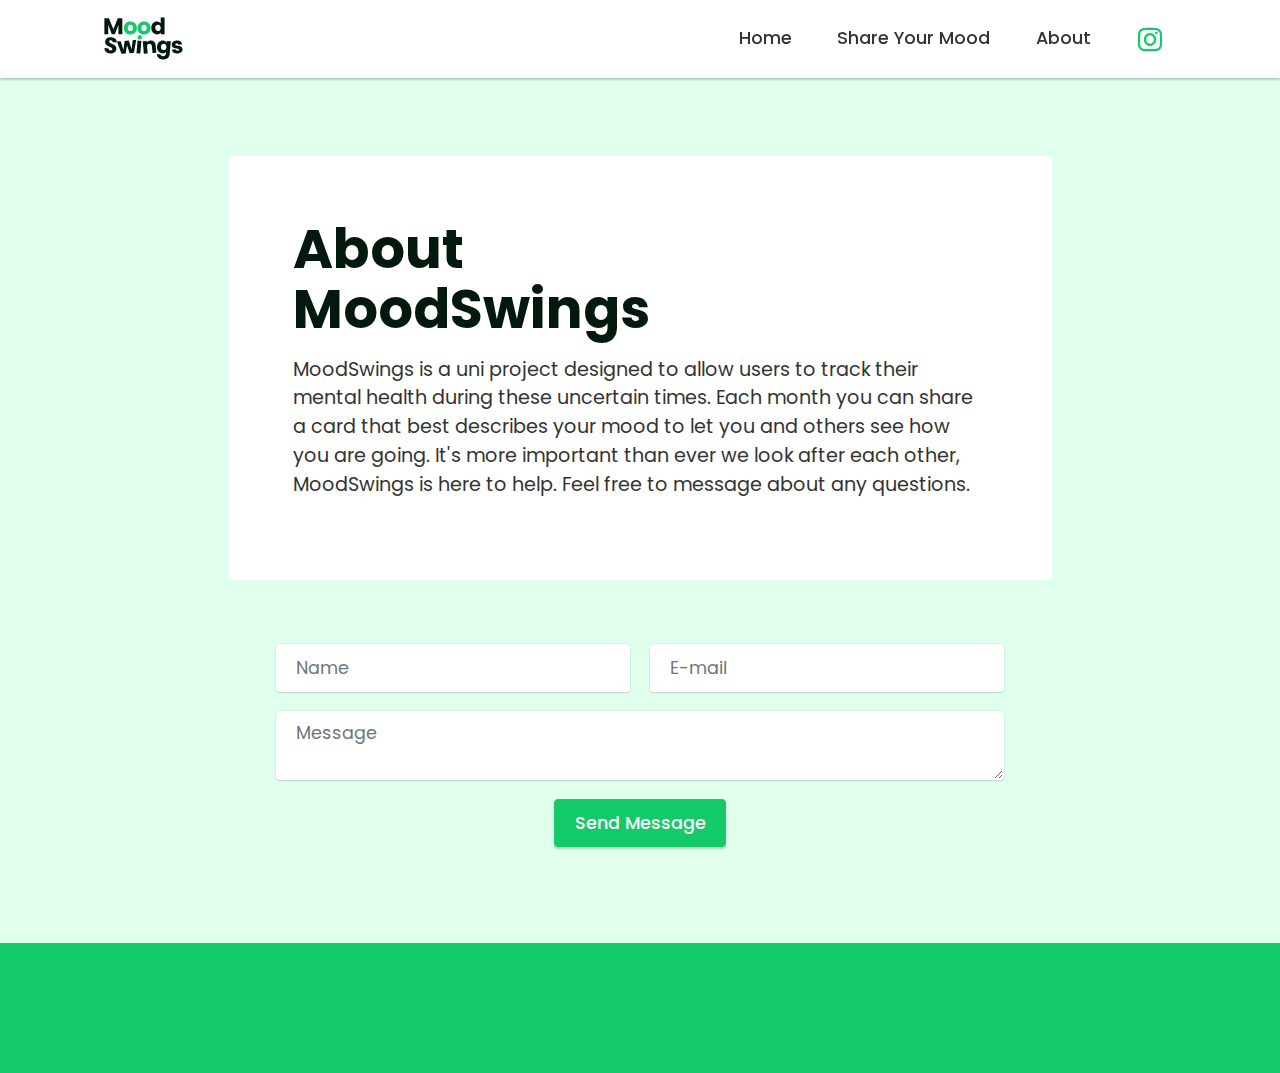
==== page1.html @ 8aec17da "create github pages" ====
<!DOCTYPE html>
<html  >
<head>
  <!-- Site made with Mobirise Website Builder v5.0.17, https://mobirise.com -->
  <meta charset="UTF-8">
  <meta http-equiv="X-UA-Compatible" content="IE=edge">
  <meta name="generator" content="Mobirise v5.0.17, mobirise.com">
  <meta name="viewport" content="width=device-width, initial-scale=1, minimum-scale=1">
  <link rel="shortcut icon" href="assets/images/ms-icon-01.svg" type="image/x-icon">
  <meta name="description" content="">
  
  
  <title>About </title>
  <link rel="stylesheet" href="assets/tether/tether.min.css">
  <link rel="stylesheet" href="assets/bootstrap/css/bootstrap.min.css">
  <link rel="stylesheet" href="assets/bootstrap/css/bootstrap-grid.min.css">
  <link rel="stylesheet" href="assets/bootstrap/css/bootstrap-reboot.min.css">
  <link rel="stylesheet" href="assets/dropdown/css/style.css">
  <link rel="stylesheet" href="assets/animatecss/animate.min.css">
  <link rel="stylesheet" href="assets/formstyler/jquery.formstyler.css">
  <link rel="stylesheet" href="assets/formstyler/jquery.formstyler.theme.css">
  <link rel="stylesheet" href="assets/datepicker/jquery.datetimepicker.min.css">
  <link rel="stylesheet" href="assets/socicon/css/styles.css">
  <link rel="stylesheet" href="assets/theme/css/style.css">
  <link rel="preload" as="style" href="assets/mobirise/css/mbr-additional.css"><link rel="stylesheet" href="assets/mobirise/css/mbr-additional.css" type="text/css">
  
  
  
  
</head>
<body>
  
  <section class="menu cid-sbe5ike20o" once="menu" id="menu3-8">
    
    <nav class="navbar navbar-dropdown navbar-fixed-top navbar-expand-lg">
        <div class="container">
            <div class="navbar-brand">
                <span class="navbar-logo">
                    <a href="index.html#top">
                        <img src="assets/images/logo-8.svg" alt="Mobirise" title="" style="height: 3.8rem;">
                    </a>
                </span>
                
            </div>
            <button class="navbar-toggler" type="button" data-toggle="collapse" data-target="#navbarSupportedContent" aria-controls="navbarNavAltMarkup" aria-expanded="false" aria-label="Toggle navigation">
                <div class="hamburger">
                    <span></span>
                    <span></span>
                    <span></span>
                    <span></span>
                </div>
            </button>
            <div class="collapse navbar-collapse" id="navbarSupportedContent">
                <ul class="navbar-nav nav-dropdown nav-right" data-app-modern-menu="true"><li class="nav-item"><a class="nav-link link text-black display-4" href="index.html#top">
                            Home</a></li><li class="nav-item"><a class="nav-link link text-black display-4" href="page2.html#top">
                            Share Your Mood</a></li><li class="nav-item"><a class="nav-link link text-black display-4" href="page1.html#top">
                            About</a></li></ul>
                <div class="icons-menu">
                    <a class="iconfont-wrapper" href="https://www.instagram.com/moodswings_project/" target="_blank">
                        <span class="p-2 mbr-iconfont socicon-instagram socicon"></span>
                    </a>
                    
                    
                    
                </div>
                
            </div>
        </div>
    </nav>

</section>

<section class="engine"><a href="https://mobirise.info/b">create your own website for free</a></section><section class="header8 cid-sbe5Gjc7yD" id="header8-b">

    

    
    <div class="container">
        <div class="row justify-content-center">
            <div class="card col-12 col-md-12 col-lg-9">
                <div class="card-wrapper">
                    <div class="card-box align-center">
                        <h1 class="card-title mbr-fonts-style mb-3 display-1"><strong>About 
</strong><div><strong>MoodSwings</strong></div></h1>
                        <p class="mbr-text mbr-fonts-style display-7">MoodSwings is a uni project designed to allow users to track their mental health during these uncertain times. Each month you can share a card that best describes your mood to let you and others see how you are going. It's more important than ever we look after each other, MoodSwings is here to help. Feel free to message about any questions.</p>
                        
                    </div>
                </div>
            </div>
        </div>
    </div>
</section>

<section class="form1 cid-sbe5JjMl5w" id="form1-c">
    
    
    <div class="container">
        
        
        <div class="row">
            <div class="col-lg-8 mx-auto mbr-form" data-form-type="formoid">
                <form action="https://mobirise.eu/" method="POST" class="mbr-form form-with-styler" data-form-title="Form Name"><input type="hidden" name="email" data-form-email="true" value="5QDjxnPQhbBTvBBt8/PJbW5gY/DDAXhf7OcqvlbkgUKthS2WtuGm/I98IvvwKTVfBMNr6sMuaXHTbvZKJ48+Dow0gRn/EvQrMTj/NOLQZ16NwdlLymMU2xFPokE5mQyX">
                    <div class="row">
                        <div hidden="hidden" data-form-alert="" class="alert alert-success col-12">Thanks for your message.</div>
                        <div hidden="hidden" data-form-alert-danger="" class="alert alert-danger col-12">Oops...! some problem!</div>
                    </div>
                    <div class="dragArea row">
                        <div class="col-md col-sm-12 form-group" data-for="name">
                            <input type="text" name="name" placeholder="Name" data-form-field="name" class="form-control" value="" id="name-form1-c">
                        </div>
                        <div class="col-md col-sm-12 form-group" data-for="email">
                            <input type="email" name="email" placeholder="E-mail" data-form-field="email" class="form-control" value="" id="email-form1-c">
                        </div>
                        
                        <div class="col-12 form-group" data-for="textarea">
                            <textarea name="textarea" placeholder="Message" data-form-field="textarea" class="form-control" id="textarea-form1-c"></textarea>
                        </div>
                        <div class="col-lg-12 col-md-12 col-sm-12 align-center mbr-section-btn"><button type="submit" class="btn btn-primary display-4">Send Message</button></div>
                    </div>
                </form>
            </div>
        </div>
    </div>
</section>

<section class="footer3 cid-sbe6jDSArb" once="footers" id="footer3-d">

    

    

    <div class="container">
        <div class="media-container-row align-center mbr-white">
            
            <div class="row social-row">
                <div class="social-list align-right pb-2">
                    
                    
                    
                    
                    
                    
                <div class="soc-item">
                        <a href="https://www.instagram.com/moodswings_project/" target="_blank">
                            <span class="mbr-iconfont mbr-iconfont-social socicon-instagram socicon" style="color: rgb(255, 255, 255); fill: rgb(255, 255, 255);"></span>
                        </a>
                    </div></div>
            </div>
            <div class="row row-copirayt">
                <p class="mbr-text mb-0 mbr-fonts-style mbr-white align-center display-7">
                    MoodSwings Project 2020</p>
            </div>
        </div>
    </div>
</section>


  <script src="assets/web/assets/jquery/jquery.min.js"></script>
  <script src="assets/popper/popper.min.js"></script>
  <script src="assets/tether/tether.min.js"></script>
  <script src="assets/bootstrap/js/bootstrap.min.js"></script>
  <script src="assets/smoothscroll/smooth-scroll.js"></script>
  <script src="assets/dropdown/js/nav-dropdown.js"></script>
  <script src="assets/dropdown/js/navbar-dropdown.js"></script>
  <script src="assets/touchswipe/jquery.touch-swipe.min.js"></script>
  <script src="assets/viewportchecker/jquery.viewportchecker.js"></script>
  <script src="assets/formstyler/jquery.formstyler.js"></script>
  <script src="assets/formstyler/jquery.formstyler.min.js"></script>
  <script src="assets/datepicker/jquery.datetimepicker.full.js"></script>
  <script src="assets/theme/js/script.js"></script>
  <script src="assets/formoid/formoid.min.js"></script>
  
  
  
  <input name="animation" type="hidden">
  </body>
</html>
---- assets/dropdown/css/style.css ----
.navbar-dropdown {
  left: 0;
  padding: 0;
  position: absolute;
  right: 0;
  top: 0;
  transition: all 0.45s ease;
  z-index: 1030;
  background: #282828; }
  .navbar-dropdown .navbar-logo {
    margin-right: 0.8rem;
    transition: margin 0.3s ease-in-out;
    vertical-align: middle; }
    .navbar-dropdown .navbar-logo img {
      height: 3.125rem;
      transition: all 0.3s ease-in-out; }
    .navbar-dropdown .navbar-logo.mbr-iconfont {
      font-size: 3.125rem;
      line-height: 3.125rem; }
  .navbar-dropdown .navbar-caption {
    font-weight: 700;
    white-space: normal;
    vertical-align: -4px;
    line-height: 3.125rem !important; }
    .navbar-dropdown .navbar-caption, .navbar-dropdown .navbar-caption:hover {
      color: inherit;
      text-decoration: none; }
  .navbar-dropdown .mbr-iconfont + .navbar-caption {
    vertical-align: -1px; }
  .navbar-dropdown.navbar-fixed-top {
    position: fixed; }
  .navbar-dropdown .navbar-brand span {
    vertical-align: -4px; }
  .navbar-dropdown.bg-color.transparent {
    background: none; }
  .navbar-dropdown.navbar-short .navbar-brand {
    padding: 0.625rem 0; }
    .navbar-dropdown.navbar-short .navbar-brand span {
      vertical-align: -1px; }
  .navbar-dropdown.navbar-short .navbar-caption {
    line-height: 2.375rem !important;
    vertical-align: -2px; }
  .navbar-dropdown.navbar-short .navbar-logo {
    margin-right: 0.5rem; }
    .navbar-dropdown.navbar-short .navbar-logo img {
      height: 2.375rem; }
    .navbar-dropdown.navbar-short .navbar-logo.mbr-iconfont {
      font-size: 2.375rem;
      line-height: 2.375rem; }
  .navbar-dropdown.navbar-short .mbr-table-cell {
    height: 3.625rem; }
  .navbar-dropdown .navbar-close {
    left: 0.6875rem;
    position: fixed;
    top: 0.75rem;
    z-index: 1000; }
  .navbar-dropdown .hamburger-icon {
    content: "";
    display: inline-block;
    vertical-align: middle;
    width: 16px;
    -webkit-box-shadow: 0 -6px 0 1px #282828,0 0 0 1px #282828,0 6px 0 1px #282828;
    -moz-box-shadow: 0 -6px 0 1px #282828,0 0 0 1px #282828,0 6px 0 1px #282828;
    box-shadow: 0 -6px 0 1px #282828,0 0 0 1px #282828,0 6px 0 1px #282828; }

.dropdown-menu .dropdown-toggle[data-toggle="dropdown-submenu"]::after {
  border-bottom: 0.35em solid transparent;
  border-left: 0.35em solid;
  border-right: 0;
  border-top: 0.35em solid transparent;
  margin-left: 0.3rem; }

.dropdown-menu .dropdown-item:focus {
  outline: 0; }

.nav-dropdown {
  font-size: 0.75rem;
  font-weight: 500;
  height: auto !important; }
  .nav-dropdown .nav-btn {
    padding-left: 1rem; }
  .nav-dropdown .link {
    margin: .667em 1.667em;
    font-weight: 500;
    padding: 0;
    transition: color .2s ease-in-out; }
    .nav-dropdown .link.dropdown-toggle {
      margin-right: 2.583em; }
      .nav-dropdown .link.dropdown-toggle::after {
        margin-left: .25rem;
        border-top: 0.35em solid;
        border-right: 0.35em solid transparent;
        border-left: 0.35em solid transparent;
        border-bottom: 0; }
      .nav-dropdown .link.dropdown-toggle[aria-expanded="true"] {
        margin: 0;
        padding: 0.667em 3.263em  0.667em 1.667em; }
  .nav-dropdown .link::after,
  .nav-dropdown .dropdown-item::after {
    color: inherit; }
  .nav-dropdown .btn {
    font-size: 0.75rem;
    font-weight: 700;
    letter-spacing: 0;
    margin-bottom: 0;
    padding-left: 1.25rem;
    padding-right: 1.25rem; }
  .nav-dropdown .dropdown-menu {
    border-radius: 0;
    border: 0;
    left: 0;
    margin: 0;
    padding-bottom: 1.25rem;
    padding-top: 1.25rem;
    position: relative; }
  .nav-dropdown .dropdown-submenu {
    margin-left: 0.125rem;
    top: 0; }
  .nav-dropdown .dropdown-item {
    font-weight: 500;
    line-height: 2;
    padding: 0.3846em 4.615em 0.3846em 1.5385em;
    position: relative;
    transition: color .2s ease-in-out, background-color .2s ease-in-out; }
    .nav-dropdown .dropdown-item::after {
      margin-top: -0.3077em;
      position: absolute;
      right: 1.1538em;
      top: 50%; }
    .nav-dropdown .dropdown-item:focus, .nav-dropdown .dropdown-item:hover {
      background: none; }

@media (max-width: 767px) {
  .nav-dropdown.navbar-toggleable-sm {
    bottom: 0;
    display: none;
    left: 0;
    overflow-x: hidden;
    position: fixed;
    top: 0;
    transform: translateX(-100%);
    -ms-transform: translateX(-100%);
    -webkit-transform: translateX(-100%);
    width: 18.75rem;
    z-index: 999; } }
.nav-dropdown.navbar-toggleable-xl {
  bottom: 0;
  display: none;
  left: 0;
  overflow-x: hidden;
  position: fixed;
  top: 0;
  transform: translateX(-100%);
  -ms-transform: translateX(-100%);
  -webkit-transform: translateX(-100%);
  width: 18.75rem;
  z-index: 999; }

.nav-dropdown-sm {
  display: block !important;
  overflow-x: hidden;
  overflow: auto;
  padding-top: 3.875rem; }
  .nav-dropdown-sm::after {
    content: "";
    display: block;
    height: 3rem;
    width: 100%; }
  .nav-dropdown-sm.collapse.in ~ .navbar-close {
    display: block !important; }
  .nav-dropdown-sm.collapsing, .nav-dropdown-sm.collapse.in {
    transform: translateX(0);
    -ms-transform: translateX(0);
    -webkit-transform: translateX(0);
    transition: all 0.25s ease-out;
    -webkit-transition: all 0.25s ease-out;
    background: #282828; }
  .nav-dropdown-sm.collapsing[aria-expanded="false"] {
    transform: translateX(-100%);
    -ms-transform: translateX(-100%);
    -webkit-transform: translateX(-100%); }
  .nav-dropdown-sm .nav-item {
    display: block;
    margin-left: 0 !important;
    padding-left: 0; }
  .nav-dropdown-sm .link,
  .nav-dropdown-sm .dropdown-item {
    border-top: 1px dotted rgba(255, 255, 255, 0.1);
    font-size: 0.8125rem;
    line-height: 1.6;
    margin: 0 !important;
    padding: 0.875rem 2.4rem 0.875rem 1.5625rem !important;
    position: relative;
    white-space: normal; }
    .nav-dropdown-sm .link:focus, .nav-dropdown-sm .link:hover,
    .nav-dropdown-sm .dropdown-item:focus,
    .nav-dropdown-sm .dropdown-item:hover {
      background: rgba(0, 0, 0, 0.2) !important;
      color: #c0a375; }
  .nav-dropdown-sm .nav-btn {
    position: relative;
    padding: 1.5625rem 1.5625rem 0 1.5625rem; }
    .nav-dropdown-sm .nav-btn::before {
      border-top: 1px dotted rgba(255, 255, 255, 0.1);
      content: "";
      left: 0;
      position: absolute;
      top: 0;
      width: 100%; }
    .nav-dropdown-sm .nav-btn + .nav-btn {
      padding-top: 0.625rem; }
      .nav-dropdown-sm .nav-btn + .nav-btn::before {
        display: none; }
  .nav-dropdown-sm .btn {
    padding: 0.625rem 0; }
  .nav-dropdown-sm .dropdown-toggle[data-toggle="dropdown-submenu"]::after {
    margin-left: .25rem;
    border-top: 0.35em solid;
    border-right: 0.35em solid transparent;
    border-left: 0.35em solid transparent;
    border-bottom: 0; }
  .nav-dropdown-sm .dropdown-toggle[data-toggle="dropdown-submenu"][aria-expanded="true"]::after {
    border-top: 0;
    border-right: 0.35em solid transparent;
    border-left: 0.35em solid transparent;
    border-bottom: 0.35em solid; }
  .nav-dropdown-sm .dropdown-menu {
    margin: 0;
    padding: 0;
    position: relative;
    top: 0;
    left: 0;
    width: 100%;
    border: 0;
    float: none;
    border-radius: 0;
    background: none; }
  .nav-dropdown-sm .dropdown-submenu {
    left: 100%;
    margin-left: 0.125rem;
    margin-top: -1.25rem;
    top: 0; }

.navbar-toggleable-sm .nav-dropdown .dropdown-menu {
  position: absolute; }

.navbar-toggleable-sm .nav-dropdown .dropdown-submenu {
  left: 100%;
  margin-left: 0.125rem;
  margin-top: -1.25rem;
  top: 0; }

.navbar-toggleable-sm.opened .nav-dropdown .dropdown-menu {
  position: relative; }

.navbar-toggleable-sm.opened .nav-dropdown .dropdown-submenu {
  left: 0;
  margin-left: 00rem;
  margin-top: 0rem;
  top: 0; }

.is-builder .nav-dropdown.collapsing {
  transition: none !important; }

/*# sourceMappingURL=style.css.map */
---- assets/socicon/css/styles.css ----
@charset "UTF-8";

@font-face {
  font-family: 'Socicon';
  src:  url('../fonts/socicon.eot');
  src:  url('../fonts/socicon.eot?#iefix') format('embedded-opentype'),
    url('../fonts/socicon.woff2') format('woff2'),
    url('../fonts/socicon.ttf') format('truetype'),
    url('../fonts/socicon.woff') format('woff'),
    url('../fonts/socicon.svg#socicon') format('svg');
  font-weight: normal;
  font-style: normal;
}

[data-icon]:before {
  font-family: "socicon" !important;
  content: attr(data-icon);
  font-style: normal !important;
  font-weight: normal !important;
  font-variant: normal !important;
  text-transform: none !important;
  speak: none;
  line-height: 1;
  -webkit-font-smoothing: antialiased;
  -moz-osx-font-smoothing: grayscale;
}

[class^="socicon-"], [class*=" socicon-"] {
  /* use !important to prevent issues with browser extensions that change fonts */
  font-family: 'Socicon' !important;
  speak: none;
  font-style: normal;
  font-weight: normal;
  font-variant: normal;
  text-transform: none;
  line-height: 1;

  /* Better Font Rendering =========== */
  -webkit-font-smoothing: antialiased;
  -moz-osx-font-smoothing: grayscale;
}

.socicon-eitaa:before {
  content: "\e97c";
}
.socicon-soroush:before {
  content: "\e97d";
}
.socicon-bale:before {
  content: "\e97e";
}
.socicon-zazzle:before {
  content: "\e97b";
}
.socicon-society6:before {
  content: "\e97a";
}
.socicon-redbubble:before {
  content: "\e979";
}
.socicon-avvo:before {
  content: "\e978";
}
.socicon-stitcher:before {
  content: "\e977";
}
.socicon-googlehangouts:before {
  content: "\e974";
}
.socicon-dlive:before {
  content: "\e975";
}
.socicon-vsco:before {
  content: "\e976";
}
.socicon-flipboard:before {
  content: "\e973";
}
.socicon-ubuntu:before {
  content: "\e958";
}
.socicon-artstation:before {
  content: "\e959";
}
.socicon-invision:before {
  content: "\e95a";
}
.socicon-torial:before {
  content: "\e95b";
}
.socicon-collectorz:before {
  content: "\e95c";
}
.socicon-seenthis:before {
  content: "\e95d";
}
.socicon-googleplaymusic:before {
  content: "\e95e";
}
.socicon-debian:before {
  content: "\e95f";
}
.socicon-filmfreeway:before {
  content: "\e960";
}
.socicon-gnome:before {
  content: "\e961";
}
.socicon-itchio:before {
  content: "\e962";
}
.socicon-jamendo:before {
  content: "\e963";
}
.socicon-mix:before {
  content: "\e964";
}
.socicon-sharepoint:before {
  content: "\e965";
}
.socicon-tinder:before {
  content: "\e966";
}
.socicon-windguru:before {
  content: "\e967";
}
.socicon-cdbaby:before {
  content: "\e968";
}
.socicon-elementaryos:before {
  content: "\e969";
}
.socicon-stage32:before {
  content: "\e96a";
}
.socicon-tiktok:before {
  content: "\e96b";
}
.socicon-gitter:before {
  content: "\e96c";
}
.socicon-letterboxd:before {
  content: "\e96d";
}
.socicon-threema:before {
  content: "\e96e";
}
.socicon-splice:before {
  content: "\e96f";
}
.socicon-metapop:before {
  content: "\e970";
}
.socicon-naver:before {
  content: "\e971";
}
.socicon-remote:before {
  content: "\e972";
}
.socicon-internet:before {
  content: "\e957";
}
.socicon-moddb:before {
  content: "\e94b";
}
.socicon-indiedb:before {
  content: "\e94c";
}
.socicon-traxsource:before {
  content: "\e94d";
}
.socicon-gamefor:before {
  content: "\e94e";
}
.socicon-pixiv:before {
  content: "\e94f";
}
.socicon-myanimelist:before {
  content: "\e950";
}
.socicon-blackberry:before {
  content: "\e951";
}
.socicon-wickr:before {
  content: "\e952";
}
.socicon-spip:before {
  content: "\e953";
}
.socicon-napster:before {
  content: "\e954";
}
.socicon-beatport:before {
  content: "\e955";
}
.socicon-hackerone:before {
  content: "\e956";
}
.socicon-hackernews:before {
  content: "\e946";
}
.socicon-smashwords:before {
  content: "\e947";
}
.socicon-kobo:before {
  content: "\e948";
}
.socicon-bookbub:before {
  content: "\e949";
}
.socicon-mailru:before {
  content: "\e94a";
}
.socicon-gitlab:before {
  content: "\e945";
}
.socicon-instructables:before {
  content: "\e944";
}
.socicon-portfolio:before {
  content: "\e943";
}
.socicon-codered:before {
  content: "\e940";
}
.socicon-origin:before {
  content: "\e941";
}
.socicon-nextdoor:before {
  content: "\e942";
}
.socicon-udemy:before {
  content: "\e93f";
}
.socicon-livemaster:before {
  content: "\e93e";
}
.socicon-crunchbase:before {
  content: "\e93b";
}
.socicon-homefy:before {
  content: "\e93c";
}
.socicon-calendly:before {
  content: "\e93d";
}
.socicon-realtor:before {
  content: "\e90f";
}
.socicon-tidal:before {
  content: "\e910";
}
.socicon-qobuz:before {
  content: "\e911";
}
.socicon-natgeo:before {
  content: "\e912";
}
.socicon-mastodon:before {
  content: "\e913";
}
.socicon-unsplash:before {
  content: "\e914";
}
.socicon-homeadvisor:before {
  content: "\e915";
}
.socicon-angieslist:before {
  content: "\e916";
}
.socicon-codepen:before {
  content: "\e917";
}
.socicon-slack:before {
  content: "\e918";
}
.socicon-openaigym:before {
  content: "\e919";
}
.socicon-logmein:before {
  content: "\e91a";
}
.socicon-fiverr:before {
  content: "\e91b";
}
.socicon-gotomeeting:before {
  content: "\e91c";
}
.socicon-aliexpress:before {
  content: "\e91d";
}
.socicon-guru:before {
  content: "\e91e";
}
.socicon-appstore:before {
  content: "\e91f";
}
.socicon-homes:before {
  content: "\e920";
}
.socicon-zoom:before {
  content: "\e921";
}
.socicon-alibaba:before {
  content: "\e922";
}
.socicon-craigslist:before {
  content: "\e923";
}
.socicon-wix:before {
  content: "\e924";
}
.socicon-redfin:before {
  content: "\e925";
}
.socicon-googlecalendar:before {
  content: "\e926";
}
.socicon-shopify:before {
  content: "\e927";
}
.socicon-freelancer:before {
  content: "\e928";
}
.socicon-seedrs:before {
  content: "\e929";
}
.socicon-bing:before {
  content: "\e92a";
}
.socicon-doodle:before {
  content: "\e92b";
}
.socicon-bonanza:before {
  content: "\e92c";
}
.socicon-squarespace:before {
  content: "\e92d";
}
.socicon-toptal:before {
  content: "\e92e";
}
.socicon-gust:before {
  content: "\e92f";
}
.socicon-ask:before {
  content: "\e930";
}
.socicon-trulia:before {
  content: "\e931";
}
.socicon-loomly:before {
  content: "\e932";
}
.socicon-ghost:before {
  content: "\e933";
}
.socicon-upwork:before {
  content: "\e934";
}
.socicon-fundable:before {
  content: "\e935";
}
.socicon-booking:before {
  content: "\e936";
}
.socicon-googlemaps:before {
  content: "\e937";
}
.socicon-zillow:before {
  content: "\e938";
}
.socicon-niconico:before {
  content: "\e939";
}
.socicon-toneden:before {
  content: "\e93a";
}
.socicon-augment:before {
  content: "\e908";
}
.socicon-bitbucket:before {
  content: "\e909";
}
.socicon-fyuse:before {
  content: "\e90a";
}
.socicon-yt-gaming:before {
  content: "\e90b";
}
.socicon-sketchfab:before {
  content: "\e90c";
}
.socicon-mobcrush:before {
  content: "\e90d";
}
.socicon-microsoft:before {
  content: "\e90e";
}
.socicon-pandora:before {
  content: "\e907";
}
.socicon-messenger:before {
  content: "\e906";
}
.socicon-gamewisp:before {
  content: "\e905";
}
.socicon-bloglovin:before {
  content: "\e904";
}
.socicon-tunein:before {
  content: "\e903";
}
.socicon-gamejolt:before {
  content: "\e901";
}
.socicon-trello:before {
  content: "\e902";
}
.socicon-spreadshirt:before {
  content: "\e900";
}
.socicon-500px:before {
  content: "\e000";
}
.socicon-8tracks:before {
  content: "\e001";
}
.socicon-airbnb:before {
  content: "\e002";
}
.socicon-alliance:before {
  content: "\e003";
}
.socicon-amazon:before {
  content: "\e004";
}
.socicon-amplement:before {
  content: "\e005";
}
.socicon-android:before {
  content: "\e006";
}
.socicon-angellist:before {
  content: "\e007";
}
.socicon-apple:before {
  content: "\e008";
}
.socicon-appnet:before {
  content: "\e009";
}
.socicon-baidu:before {
  content: "\e00a";
}
.socicon-bandcamp:before {
  content: "\e00b";
}
.socicon-battlenet:before {
  content: "\e00c";
}
.socicon-mixer:before {
  content: "\e00d";
}
.socicon-bebee:before {
  content: "\e00e";
}
.socicon-bebo:before {
  content: "\e00f";
}
.socicon-behance:before {
  content: "\e010";
}
.socicon-blizzard:before {
  content: "\e011";
}
.socicon-blogger:before {
  content: "\e012";
}
.socicon-buffer:before {
  content: "\e013";
}
.socicon-chrome:before {
  content: "\e014";
}
.socicon-coderwall:before {
  content: "\e015";
}
.socicon-curse:before {
  content: "\e016";
}
.socicon-dailymotion:before {
  content: "\e017";
}
.socicon-deezer:before {
  content: "\e018";
}
.socicon-delicious:before {
  content: "\e019";
}
.socicon-deviantart:before {
  content: "\e01a";
}
.socicon-diablo:before {
  content: "\e01b";
}
.socicon-digg:before {
  content: "\e01c";
}
.socicon-discord:before {
  content: "\e01d";
}
.socicon-disqus:before {
  content: "\e01e";
}
.socicon-douban:before {
  content: "\e01f";
}
.socicon-draugiem:before {
  content: "\e020";
}
.socicon-dribbble:before {
  content: "\e021";
}
.socicon-drupal:before {
  content: "\e022";
}
.socicon-ebay:before {
  content: "\e023";
}
.socicon-ello:before {
  content: "\e024";
}
.socicon-endomodo:before {
  content: "\e025";
}
.socicon-envato:before {
  content: "\e026";
}
.socicon-etsy:before {
  content: "\e027";
}
.socicon-facebook:before {
  content: "\e028";
}
.socicon-feedburner:before {
  content: "\e029";
}
.socicon-filmweb:before {
  content: "\e02a";
}
.socicon-firefox:before {
  content: "\e02b";
}
.socicon-flattr:before {
  content: "\e02c";
}
.socicon-flickr:before {
  content: "\e02d";
}
.socicon-formulr:before {
  content: "\e02e";
}
.socicon-forrst:before {
  content: "\e02f";
}
.socicon-foursquare:before {
  content: "\e030";
}
.socicon-friendfeed:before {
  content: "\e031";
}
.socicon-github:before {
  content: "\e032";
}
.socicon-goodreads:before {
  content: "\e033";
}
.socicon-google:before {
  content: "\e034";
}
.socicon-googlescholar:before {
  content: "\e035";
}
.socicon-googlegroups:before {
  content: "\e036";
}
.socicon-googlephotos:before {
  content: "\e037";
}
.socicon-googleplus:before {
  content: "\e038";
}
.socicon-grooveshark:before {
  content: "\e039";
}
.socicon-hackerrank:before {
  content: "\e03a";
}
.socicon-hearthstone:before {
  content: "\e03b";
}
.socicon-hellocoton:before {
  content: "\e03c";
}
.socicon-heroes:before {
  content: "\e03d";
}
.socicon-smashcast:before {
  content: "\e03e";
}
.socicon-horde:before {
  content: "\e03f";
}
.socicon-houzz:before {
  content: "\e040";
}
.socicon-icq:before {
  content: "\e041";
}
.socicon-identica:before {
  content: "\e042";
}
.socicon-imdb:before {
  content: "\e043";
}
.socicon-instagram:before {
  content: "\e044";
}
.socicon-issuu:before {
  content: "\e045";
}
.socicon-istock:before {
  content: "\e046";
}
.socicon-itunes:before {
  content: "\e047";
}
.socicon-keybase:before {
  content: "\e048";
}
.socicon-lanyrd:before {
  content: "\e049";
}
.socicon-lastfm:before {
  content: "\e04a";
}
.socicon-line:before {
  content: "\e04b";
}
.socicon-linkedin:before {
  content: "\e04c";
}
.socicon-livejournal:before {
  content: "\e04d";
}
.socicon-lyft:before {
  content: "\e04e";
}
.socicon-macos:before {
  content: "\e04f";
}
.socicon-mail:before {
  content: "\e050";
}
.socicon-medium:before {
  content: "\e051";
}
.socicon-meetup:before {
  content: "\e052";
}
.socicon-mixcloud:before {
  content: "\e053";
}
.socicon-modelmayhem:before {
  content: "\e054";
}
.socicon-mumble:before {
  content: "\e055";
}
.socicon-myspace:before {
  content: "\e056";
}
.socicon-newsvine:before {
  content: "\e057";
}
.socicon-nintendo:before {
  content: "\e058";
}
.socicon-npm:before {
  content: "\e059";
}
.socicon-odnoklassniki:before {
  content: "\e05a";
}
.socicon-openid:before {
  content: "\e05b";
}
.socicon-opera:before {
  content: "\e05c";
}
.socicon-outlook:before {
  content: "\e05d";
}
.socicon-overwatch:before {
  content: "\e05e";
}
.socicon-patreon:before {
  content: "\e05f";
}
.socicon-paypal:before {
  content: "\e060";
}
.socicon-periscope:before {
  content: "\e061";
}
.socicon-persona:before {
  content: "\e062";
}
.socicon-pinterest:before {
  content: "\e063";
}
.socicon-play:before {
  content: "\e064";
}
.socicon-player:before {
  content: "\e065";
}
.socicon-playstation:before {
  content: "\e066";
}
.socicon-pocket:before {
  content: "\e067";
}
.socicon-qq:before {
  content: "\e068";
}
.socicon-quora:before {
  content: "\e069";
}
.socicon-raidcall:before {
  content: "\e06a";
}
.socicon-ravelry:before {
  content: "\e06b";
}
.socicon-reddit:before {
  content: "\e06c";
}
.socicon-renren:before {
  content: "\e06d";
}
.socicon-researchgate:before {
  content: "\e06e";
}
.socicon-residentadvisor:before {
  content: "\e06f";
}
.socicon-reverbnation:before {
  content: "\e070";
}
.socicon-rss:before {
  content: "\e071";
}
.socicon-sharethis:before {
  content: "\e072";
}
.socicon-skype:before {
  content: "\e073";
}
.socicon-slideshare:before {
  content: "\e074";
}
.socicon-smugmug:before {
  content: "\e075";
}
.socicon-snapchat:before {
  content: "\e076";
}
.socicon-songkick:before {
  content: "\e077";
}
.socicon-soundcloud:before {
  content: "\e078";
}
.socicon-spotify:before {
  content: "\e079";
}
.socicon-stackexchange:before {
  content: "\e07a";
}
.socicon-stackoverflow:before {
  content: "\e07b";
}
.socicon-starcraft:before {
  content: "\e07c";
}
.socicon-stayfriends:before {
  content: "\e07d";
}
.socicon-steam:before {
  content: "\e07e";
}
.socicon-storehouse:before {
  content: "\e07f";
}
.socicon-strava:before {
  content: "\e080";
}
.socicon-streamjar:before {
  content: "\e081";
}
.socicon-stumbleupon:before {
  content: "\e082";
}
.socicon-swarm:before {
  content: "\e083";
}
.socicon-teamspeak:before {
  content: "\e084";
}
.socicon-teamviewer:before {
  content: "\e085";
}
.socicon-technorati:before {
  content: "\e086";
}
.socicon-telegram:before {
  content: "\e087";
}
.socicon-tripadvisor:before {
  content: "\e088";
}
.socicon-tripit:before {
  content: "\e089";
}
.socicon-triplej:before {
  content: "\e08a";
}
.socicon-tumblr:before {
  content: "\e08b";
}
.socicon-twitch:before {
  content: "\e08c";
}
.socicon-twitter:before {
  content: "\e08d";
}
.socicon-uber:before {
  content: "\e08e";
}
.socicon-ventrilo:before {
  content: "\e08f";
}
.socicon-viadeo:before {
  content: "\e090";
}
.socicon-viber:before {
  content: "\e091";
}
.socicon-viewbug:before {
  content: "\e092";
}
.socicon-vimeo:before {
  content: "\e093";
}
.socicon-vine:before {
  content: "\e094";
}
.socicon-vkontakte:before {
  content: "\e095";
}
.socicon-warcraft:before {
  content: "\e096";
}
.socicon-wechat:before {
  content: "\e097";
}
.socicon-weibo:before {
  content: "\e098";
}
.socicon-whatsapp:before {
  content: "\e099";
}
.socicon-wikipedia:before {
  content: "\e09a";
}
.socicon-windows:before {
  content: "\e09b";
}
.socicon-wordpress:before {
  content: "\e09c";
}
.socicon-wykop:before {
  content: "\e09d";
}
.socicon-xbox:before {
  content: "\e09e";
}
.socicon-xing:before {
  content: "\e09f";
}
.socicon-yahoo:before {
  content: "\e0a0";
}
.socicon-yammer:before {
  content: "\e0a1";
}
.socicon-yandex:before {
  content: "\e0a2";
}
.socicon-yelp:before {
  content: "\e0a3";
}
.socicon-younow:before {
  content: "\e0a4";
}
.socicon-youtube:before {
  content: "\e0a5";
}
.socicon-zapier:before {
  content: "\e0a6";
}
.socicon-zerply:before {
  content: "\e0a7";
}
.socicon-zomato:before {
  content: "\e0a8";
}
.socicon-zynga:before {
  content: "\e0a9";
}
---- assets/theme/css/style.css ----
section {
  background-color: #ffffff;
}

.form-control:focus {
  box-shadow: none;
}

:focus {
  outline: none;
}

section,
.container,
.container-fluid {
  position: relative;
  word-wrap: break-word;
}

a.mbr-iconfont:hover {
  text-decoration: none;
}

.article .lead p,
.article .lead ul,
.article .lead ol,
.article .lead pre,
.article .lead blockquote {
  margin-bottom: 0;
}

a {
  font-style: normal;
  font-weight: 400;
  cursor: pointer;
}

a, a:hover {
  text-decoration: none;
}

figure {
  margin-bottom: 0;
}

body {
  color: #333333;
}

h1,
h2,
h3,
h4,
h5,
h6,
.display-1,
.display-2,
.display-4,
.display-5,
.display-7,
span,
p,
a {
  line-height: 1;
  word-break: break-word;
  word-wrap: break-word;
  font-weight: 400;
}

b,
strong {
  font-weight: bold;
}

blockquote {
  padding: 10px 0 10px 20px;
  position: relative;
  border-left: 2px solid;
}

input:-webkit-autofill, input:-webkit-autofill:hover, input:-webkit-autofill:focus, input:-webkit-autofill:active {
  transition-delay: 9999s;
  transition-property: background-color, color;
}

textarea[type="hidden"] {
  display: none;
}

body {
  position: relative;
}

section {
  background-position: 50% 50%;
  background-repeat: no-repeat;
  background-size: cover;
}

section .mbr-background-video,
section .mbr-background-video-preview {
  position: absolute;
  bottom: 0;
  left: 0;
  right: 0;
  top: 0;
}

.hidden {
  visibility: hidden;
}

.mbr-z-index20 {
  z-index: 20;
}

/*! Base colors */
.mbr-white {
  color: #ffffff;
}

.mbr-black {
  color: #111111;
}

.mbr-bg-white {
  background-color: #ffffff;
}

.mbr-bg-black {
  background-color: #000000;
}

/*! Text-aligns */
.align-left {
  text-align: left;
}

.align-center {
  text-align: center;
}

.align-right {
  text-align: right;
}

/*! Font-weight  */
.mbr-light {
  font-weight: 300;
}

.mbr-regular {
  font-weight: 400;
}

.mbr-semibold {
  font-weight: 500;
}

.mbr-bold {
  font-weight: 700;
}

/*! Media  */
.media-size-item {
  flex: 1 1 auto;
}

.media-content {
  flex-basis: 100%;
}

.media-container-row {
  display: flex;
  flex-direction: row;
  flex-wrap: wrap;
  justify-content: center;
  align-content: center;
  align-items: start;
}

.media-container-row .media-size-item {
  width: 400px;
}

.media-container-column {
  display: flex;
  flex-direction: column;
  flex-wrap: wrap;
  justify-content: center;
  align-content: center;
  align-items: stretch;
}

.media-container-column > * {
  width: 100%;
}

@media (min-width: 992px) {
  .media-container-row {
    flex-wrap: nowrap;
  }
}

figure {
  overflow: hidden;
}

figure[mbr-media-size] {
  transition: width 0.1s;
}

img,
iframe {
  display: block;
  width: 100%;
}

.card {
  background-color: transparent;
  border: none;
}

.card-box {
  width: 100%;
}

.card-img {
  text-align: center;
  flex-shrink: 0;
  -webkit-flex-shrink: 0;
}

.media {
  max-width: 100%;
  margin: 0 auto;
}

.mbr-figure {
  align-self: center;
}

.media-container > div {
  max-width: 100%;
}

.mbr-figure img,
.card-img img {
  width: 100%;
}

@media (max-width: 991px) {
  .media-size-item {
    width: auto !important;
  }
  .media {
    width: auto;
  }
  .mbr-figure {
    width: 100% !important;
  }
}

/*! Buttons */
.mbr-section-btn {
  margin-left: -0.6rem;
  margin-right: -0.6rem;
  font-size: 0;
}

.btn {
  font-weight: 500;
  border-width: 1px;
  font-style: normal;
  margin: 0.6rem 0.6rem;
  white-space: normal;
  transition: all 0.2s ease-in-out;
  align-items: center;
  justify-content: center;
  word-break: break-word;
}

.btn-sm {
  font-weight: 600;
  letter-spacing: 0px;
  transition: all 0.3s ease-in-out;
}

.btn-md {
  font-weight: 600;
  letter-spacing: 0px;
  transition: all 0.3s ease-in-out;
}

.btn-lg {
  font-weight: 600;
  letter-spacing: 0px;
  transition: all 0.3s ease-in-out;
}

.btn-form {
  margin: 0;
}

.btn-form:hover {
  cursor: pointer;
}

nav .mbr-section-btn {
  margin-left: 0rem;
  margin-right: 0rem;
}

/*! Btn icon margin */
.btn .mbr-iconfont,
.btn.btn-sm .mbr-iconfont {
  order: 1;
  cursor: pointer;
  margin-left: 0.5rem;
}

.btn.btn-md .mbr-iconfont,
.btn.btn-md .mbr-iconfont {
  margin-right: 0.8rem;
}

.mbr-regular {
  font-weight: 400;
}

.mbr-semibold {
  font-weight: 500;
}

.mbr-bold {
  font-weight: 700;
}

[type="submit"] {
  -webkit-appearance: none;
}

/*! Full-screen */
.mbr-fullscreen .mbr-overlay {
  min-height: 100vh;
}

.mbr-fullscreen {
  display: flex;
  display: -moz-flex;
  display: -ms-flex;
  display: -o-flex;
  align-items: center;
  min-height: 100vh;
  padding-top: 3rem;
  padding-bottom: 3rem;
}

/*! Map */
.map {
  height: 25rem;
  position: relative;
}

.map iframe {
  width: 100%;
  height: 100%;
}

/* Form */
.form-asterisk {
  font-family: initial;
  position: absolute;
  top: -2px;
  font-weight: normal;
}

/*! Scroll to top arrow */
.mbr-arrow-up {
  bottom: 25px;
  right: 90px;
  position: fixed;
  text-align: right;
  z-index: 5000;
  color: #ffffff;
  font-size: 32px;
}

.mbr-arrow-up a {
  background: rgba(0, 0, 0, 0.2);
  border-radius: 50%;
  color: #fff;
  display: inline-block;
  height: 60px;
  width: 60px;
  outline-style: none !important;
  position: relative;
  text-decoration: none;
  transition: all 0.3s ease-in-out;
  cursor: pointer;
  text-align: center;
}

.mbr-arrow-up a:hover {
  background-color: rgba(0, 0, 0, 0.4);
}

.mbr-arrow-up a i {
  line-height: 60px;
}

.mbr-arrow-up-icon {
  display: block;
  color: #fff;
}

.mbr-arrow-up-icon::before {
  content: "\203a";
  display: inline-block;
  font-family: serif;
  font-size: 32px;
  line-height: 1;
  font-style: normal;
  position: relative;
  top: 6px;
  left: -4px;
  -webkit-transform: rotate(-90deg);
          transform: rotate(-90deg);
}

/*! Arrow Down */
.mbr-arrow {
  position: absolute;
  bottom: 45px;
  left: 50%;
  width: 60px;
  height: 60px;
  cursor: pointer;
  background-color: rgba(80, 80, 80, 0.5);
  border-radius: 50%;
  -webkit-transform: translateX(-50%);
          transform: translateX(-50%);
}

.mbr-arrow > a {
  display: inline-block;
  text-decoration: none;
  outline-style: none;
  -webkit-animation: arrowdown 1.7s ease-in-out infinite;
          animation: arrowdown 1.7s ease-in-out infinite;
}

.mbr-arrow > a > i {
  position: absolute;
  top: -2px;
  left: 15px;
  font-size: 2rem;
}

@keyframes arrowdown {
  0% {
    -webkit-transform: translateY(0px);
            transform: translateY(0px);
  }
  50% {
    -webkit-transform: translateY(-5px);
            transform: translateY(-5px);
  }
  100% {
    -webkit-transform: translateY(0px);
            transform: translateY(0px);
  }
}

@-webkit-keyframes arrowdown {
  0% {
    -webkit-transform: translateY(0px);
            transform: translateY(0px);
  }
  50% {
    -webkit-transform: translateY(-5px);
            transform: translateY(-5px);
  }
  100% {
    -webkit-transform: translateY(0px);
            transform: translateY(0px);
  }
}

@media (max-width: 500px) {
  .mbr-arrow-up {
    left: 50%;
    right: auto;
  }
}

/*Gradients animation*/
@keyframes gradient-animation {
  from {
    background-position: 0% 100%;
    -webkit-animation-timing-function: ease-in-out;
            animation-timing-function: ease-in-out;
  }
  to {
    background-position: 100% 0%;
    -webkit-animation-timing-function: ease-in-out;
            animation-timing-function: ease-in-out;
  }
}

@-webkit-keyframes gradient-animation {
  from {
    background-position: 0% 100%;
    -webkit-animation-timing-function: ease-in-out;
            animation-timing-function: ease-in-out;
  }
  to {
    background-position: 100% 0%;
    -webkit-animation-timing-function: ease-in-out;
            animation-timing-function: ease-in-out;
  }
}

.bg-gradient {
  background-size: 200% 200%;
  animation: gradient-animation 5s infinite alternate;
  -webkit-animation: gradient-animation 5s infinite alternate;
}

.menu .navbar-brand {
  display: -webkit-flex;
}

.menu .navbar-brand span {
  display: flex;
  display: -webkit-flex;
}

.menu .navbar-brand .navbar-caption-wrap {
  display: -webkit-flex;
}

.menu .navbar-brand .navbar-logo img {
  display: -webkit-flex;
}

@media (min-width: 768px) and (max-width: 991px) {
  .menu .navbar-toggleable-sm .navbar-nav {
    display: -ms-flexbox;
  }
}

@media (max-width: 991px) {
  .menu .navbar-collapse {
    max-height: 93.5vh;
  }
  .menu .navbar-collapse.show {
    overflow: auto;
  }
}

@media (min-width: 992px) {
  .menu .navbar-nav.nav-dropdown {
    display: -webkit-flex;
  }
  .menu .navbar-toggleable-sm .navbar-collapse {
    display: -webkit-flex !important;
  }
  .menu .collapsed .navbar-collapse {
    max-height: 93.5vh;
  }
  .menu .collapsed .navbar-collapse.show {
    overflow: auto;
  }
}

@media (max-width: 767px) {
  .menu .navbar-collapse {
    max-height: 80vh;
  }
}

.navbar {
  display: -webkit-flex;
  -webkit-flex-wrap: wrap;
  -webkit-align-items: center;
  -webkit-justify-content: space-between;
}

.navbar-collapse {
  -webkit-flex-basis: 100%;
  -webkit-flex-grow: 1;
  -webkit-align-items: center;
}

.nav-dropdown .link {
  padding: 0.667em 1.667em !important;
  margin: 0 !important;
}

.nav {
  display: -webkit-flex;
  -webkit-flex-wrap: wrap;
}

.row {
  display: -webkit-flex;
  -webkit-flex-wrap: wrap;
}

.justify-content-center {
  -webkit-justify-content: center;
}

.form-inline {
  display: -webkit-flex;
}

.card-wrapper {
  -webkit-flex: 1;
}

.carousel-control {
  z-index: 10;
  display: -webkit-flex;
}

.carousel-controls {
  display: -webkit-flex;
}

.media {
  display: -webkit-flex;
}

.form-group:focus {
  outline: none;
}

.jq-selectbox__select {
  padding: 7px 0;
  position: relative;
}

.jq-selectbox__dropdown {
  overflow: hidden;
  border-radius: 10px;
  position: absolute;
  top: 100%;
  left: 0 !important;
  width: 100% !important;
}

.jq-selectbox__trigger-arrow {
  right: 0;
  -webkit-transform: translateY(-50%);
          transform: translateY(-50%);
}

.jq-selectbox li {
  padding: 1.07em 0.5em;
}

input[type="range"] {
  padding-left: 0 !important;
  padding-right: 0 !important;
}

.modal-dialog,
.modal-content {
  height: 100%;
}

.modal-dialog .carousel-inner {
  height: calc(100vh - 1.75rem);
}

@media (max-width: 575px) {
  .modal-dialog .carousel-inner {
    height: calc(100vh - 1rem);
  }
}

.carousel-item {
  text-align: center;
}

.carousel-item img {
  margin: auto;
}

.navbar-toggler {
  align-self: flex-start;
  padding: 0.25rem 0.75rem;
  font-size: 1.25rem;
  line-height: 1;
  background: transparent;
  border: 1px solid transparent;
  border-radius: 0.25rem;
}

.navbar-toggler:focus,
.navbar-toggler:hover {
  text-decoration: none;
}

.navbar-toggler-icon {
  display: inline-block;
  width: 1.5em;
  height: 1.5em;
  vertical-align: middle;
  content: "";
  background: no-repeat center center;
  background-size: 100% 100%;
}

.navbar-toggler-left {
  position: absolute;
  left: 1rem;
}

.navbar-toggler-right {
  position: absolute;
  right: 1rem;
}

@media (max-width: 575px) {
  .navbar-toggleable .navbar-nav .dropdown-menu {
    position: static;
    float: none;
  }
  .navbar-toggleable > .container {
    padding-right: 0;
    padding-left: 0;
  }
}

@media (min-width: 576px) {
  .navbar-toggleable {
    flex-direction: row;
    flex-wrap: nowrap;
    align-items: center;
  }
  .navbar-toggleable .navbar-nav {
    flex-direction: row;
  }
  .navbar-toggleable .navbar-nav .nav-link {
    padding-right: 0.5rem;
    padding-left: 0.5rem;
  }
  .navbar-toggleable > .container {
    display: flex;
    flex-wrap: nowrap;
    align-items: center;
  }
  .navbar-toggleable .navbar-collapse {
    display: flex !important;
    width: 100%;
  }
  .navbar-toggleable .navbar-toggler {
    display: none;
  }
}

@media (max-width: 767px) {
  .navbar-toggleable-sm .navbar-nav .dropdown-menu {
    position: static;
    float: none;
  }
  .navbar-toggleable-sm > .container {
    padding-right: 0;
    padding-left: 0;
  }
}

@media (min-width: 768px) {
  .navbar-toggleable-sm {
    flex-direction: row;
    flex-wrap: nowrap;
    align-items: center;
  }
  .navbar-toggleable-sm .navbar-nav {
    flex-direction: row;
  }
  .navbar-toggleable-sm .navbar-nav .nav-link {
    padding-right: 0.5rem;
    padding-left: 0.5rem;
  }
  .navbar-toggleable-sm > .container {
    display: flex;
    flex-wrap: nowrap;
    align-items: center;
  }
  .navbar-toggleable-sm .navbar-collapse {
    display: none;
    width: 100%;
  }
  .navbar-toggleable-sm .navbar-toggler {
    display: none;
  }
}

@media (max-width: 991px) {
  .navbar-toggleable-md .navbar-nav .dropdown-menu {
    position: static;
    float: none;
  }
  .navbar-toggleable-md > .container {
    padding-right: 0;
    padding-left: 0;
  }
}

@media (min-width: 992px) {
  .navbar-toggleable-md {
    flex-direction: row;
    flex-wrap: nowrap;
    align-items: center;
  }
  .navbar-toggleable-md .navbar-nav {
    flex-direction: row;
  }
  .navbar-toggleable-md .navbar-nav .nav-link {
    padding-right: 0.5rem;
    padding-left: 0.5rem;
  }
  .navbar-toggleable-md > .container {
    display: flex;
    flex-wrap: nowrap;
    align-items: center;
  }
  .navbar-toggleable-md .navbar-collapse {
    display: flex !important;
    width: 100%;
  }
  .navbar-toggleable-md .navbar-toggler {
    display: none;
  }
}

@media (max-width: 1199px) {
  .navbar-toggleable-lg .navbar-nav .dropdown-menu {
    position: static;
    float: none;
  }
  .navbar-toggleable-lg > .container {
    padding-right: 0;
    padding-left: 0;
  }
}

@media (min-width: 1200px) {
  .navbar-toggleable-lg {
    flex-direction: row;
    flex-wrap: nowrap;
    align-items: center;
  }
  .navbar-toggleable-lg .navbar-nav {
    flex-direction: row;
  }
  .navbar-toggleable-lg .navbar-nav .nav-link {
    padding-right: 0.5rem;
    padding-left: 0.5rem;
  }
  .navbar-toggleable-lg > .container {
    display: flex;
    flex-wrap: nowrap;
    align-items: center;
  }
  .navbar-toggleable-lg .navbar-collapse {
    display: flex !important;
    width: 100%;
  }
  .navbar-toggleable-lg .navbar-toggler {
    display: none;
  }
}

.navbar-toggleable-xl {
  flex-direction: row;
  flex-wrap: nowrap;
  align-items: center;
}

.navbar-toggleable-xl .navbar-nav .dropdown-menu {
  position: static;
  float: none;
}

.navbar-toggleable-xl > .container {
  padding-right: 0;
  padding-left: 0;
}

.navbar-toggleable-xl .navbar-nav {
  flex-direction: row;
}

.navbar-toggleable-xl .navbar-nav .nav-link {
  padding-right: 0.5rem;
  padding-left: 0.5rem;
}

.navbar-toggleable-xl > .container {
  display: flex;
  flex-wrap: nowrap;
  align-items: center;
}

.navbar-toggleable-xl .navbar-collapse {
  display: flex !important;
  width: 100%;
}

.navbar-toggleable-xl .navbar-toggler {
  display: none;
}

.card-img {
  width: auto;
}

.menu .navbar.collapsed:not(.beta-menu) {
  flex-direction: column;
}

.carousel-item.active,
.carousel-item-next,
.carousel-item-prev {
  display: flex;
}

.note-air-layout .dropup .dropdown-menu,
.note-air-layout .navbar-fixed-bottom .dropdown .dropdown-menu {
  bottom: initial !important;
}

html,
body {
  height: auto;
  min-height: 100vh;
}

.dropup .dropdown-toggle::after {
  display: none;
}

.mbr-section-title {
  font-style: normal;
  line-height: 1.3;
}

.mbr-section-subtitle {
  line-height: 1.3;
}

.mbr-text {
  font-style: normal;
  line-height: 1.7;
}

body {
  font-style: normal;
  line-height: 1.5;
  font-weight: 400;
}

#scrollToTop a i::before {
  content: "";
  position: absolute;
  display: block;
  border-bottom: 3px solid #fff;
  border-left: 3px solid #fff;
  width: 40%;
  height: 40%;
  left: 50%;
  top: 50%;
  -webkit-transform: rotate(135deg);
  transform: translateY(-30%) translateX(-50%) rotate(135deg);
}

/* Others*/
.note-check a[data-value="Rubik"] {
  font-style: normal;
}

.mbr-arrow a {
  color: #ffffff;
}

@media (max-width: 767px) {
  .mbr-arrow {
    display: none;
  }
}

.form-control-label {
  position: relative;
  cursor: pointer;
  margin-bottom: 0.357em;
  padding: 0;
}

.alert {
  color: #ffffff;
  border-radius: 0;
  border: 0;
  font-size: 0.875rem;
  line-height: 1.5;
  margin-bottom: 1.875rem;
  padding: 1.25rem;
  position: relative;
}

.alert.alert-form::after {
  background-color: inherit;
  bottom: -7px;
  content: "";
  display: block;
  height: 14px;
  left: 50%;
  margin-left: -7px;
  position: absolute;
  -webkit-transform: rotate(45deg);
          transform: rotate(45deg);
  width: 14px;
}

.form-control {
  background-color: #ffffff;
  background-clip: border-box;
  color: #333333;
  line-height: 1rem !important;
  height: auto;
  padding: 0.6rem 1.2rem;
  transition: border-color 0.25s ease 0s;
  border: 1px solid transparent !important;
  border-radius: 4px;
  box-shadow: rgba(0, 0, 0, 0.07) 0px 1px 1px 0px, rgba(0, 0, 0, 0.07) 0px 1px 3px 0px, rgba(0, 0, 0, 0.03) 0px 0px 0px 1px;
}

.form-active .form-control:invalid {
  border-color: red;
}

form .row {
  margin-left: -0.6rem;
  margin-right: -0.6rem;
}

form .row [class*="col"] {
  padding-left: 0.6rem;
  padding-right: 0.6rem;
}

form .mbr-section-btn {
  margin: 0;
  padding-left: 0.6rem;
  padding-right: 0.6rem;
}

form .btn {
  display: flex;
  padding: 0.6rem 1.2rem;
  margin: 0;
}

textarea.form-control {
  line-height: 1.5rem !important;
}

.form-group {
  margin-bottom: 1.2rem;
}

.form-control,
form .btn {
  min-height: 48px;
}

.mbr-overlay {
  background-color: #000;
  bottom: 0;
  left: 0;
  opacity: 0.5;
  position: absolute;
  right: 0;
  top: 0;
  z-index: 0;
  pointer-events: none;
}

blockquote {
  font-style: italic;
  padding: 10px 0 10px 20px;
  font-size: 1.09rem;
  position: relative;
  border-width: 3px;
}

ul,
ol,
pre,
blockquote {
  margin-bottom: 2.3125rem;
}

pre {
  background: #f4f4f4;
  padding: 10px 24px;
  white-space: pre-wrap;
}

.inactive {
  -webkit-user-select: none;
     -moz-user-select: none;
      -ms-user-select: none;
          user-select: none;
  pointer-events: none;
  user-drag: none;
}

.mbr-section__comments .row {
  justify-content: center;
}

@media (min-width: 992px) {
  .container {
    padding-left: 16px;
    padding-right: 16px;
  }
  .row {
    margin-left: -16px;
    margin-right: -16px;
  }
  .row > [class*="col"] {
    padding-left: 16px;
    padding-right: 16px;
  }
}

@media (min-width: 768px) {
  .container-fluid {
    padding-left: 32px;
    padding-right: 32px;
  }
}

@media (min-width: 768px) and (max-width: 991px) {
  .mbr-container {
    padding-left: 32px;
    padding-right: 32px;
  }
}

@media (max-width: 767px) {
  .mbr-container {
    padding-left: 16px;
    padding-right: 16px;
  }
}

.card-wrapper,
.item-wrapper {
  overflow: hidden;
}

.app-video-wrapper > img {
  opacity: 1;
}
.engine {
	position: absolute;
	text-indent: -2400px;
	text-align: center;
	padding: 0;
	top: 0;
	left: -2400px;
}
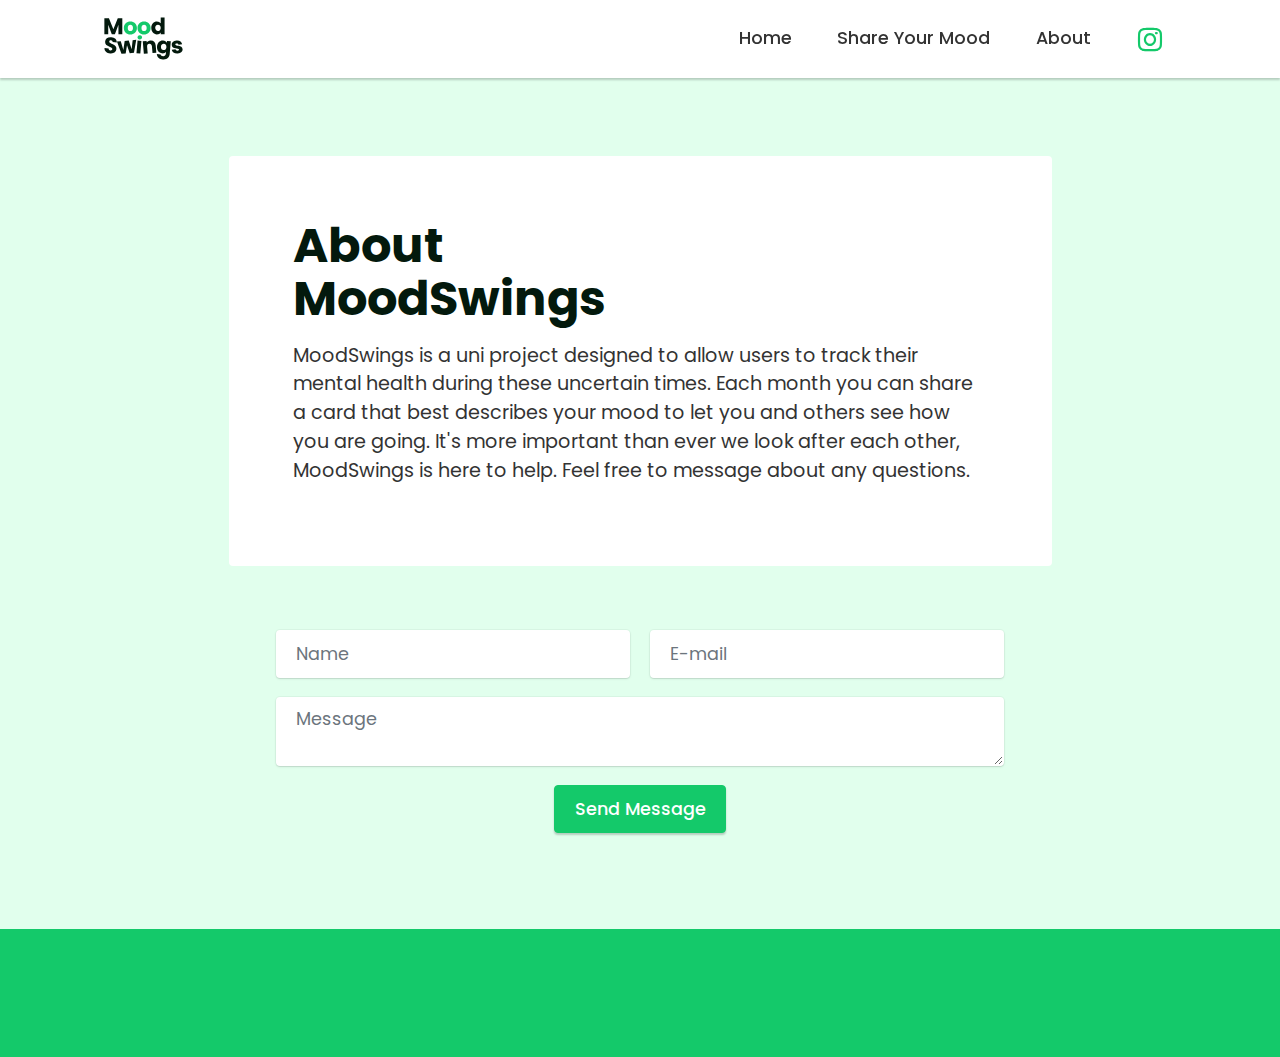
==== commit 05d999df: "create github pages" ====
--- a/page1.html
+++ b/page1.html
@@ -36,7 +36,7 @@
         <div class="container">
             <div class="navbar-brand">
                 <span class="navbar-logo">
-                    <a href="index.html#top">
+                    <a href="index.html#header7-0">
                         <img src="assets/images/logo-8.svg" alt="Mobirise" title="" style="height: 3.8rem;">
                     </a>
                 </span>
@@ -51,9 +51,9 @@
                 </div>
             </button>
             <div class="collapse navbar-collapse" id="navbarSupportedContent">
-                <ul class="navbar-nav nav-dropdown nav-right" data-app-modern-menu="true"><li class="nav-item"><a class="nav-link link text-black display-4" href="index.html#top">
-                            Home</a></li><li class="nav-item"><a class="nav-link link text-black display-4" href="page2.html#top">
-                            Share Your Mood</a></li><li class="nav-item"><a class="nav-link link text-black display-4" href="page1.html#top">
+                <ul class="navbar-nav nav-dropdown nav-right" data-app-modern-menu="true"><li class="nav-item"><a class="nav-link link text-black display-4" href="index.html#header7-0">
+                            Home</a></li><li class="nav-item"><a class="nav-link link text-black display-4" href="page2.html#features19-a">
+                            Share Your Mood</a></li><li class="nav-item"><a class="nav-link link text-black display-4" href="page1.html#header8-b">
                             About</a></li></ul>
                 <div class="icons-menu">
                     <a class="iconfont-wrapper" href="https://www.instagram.com/moodswings_project/" target="_blank">
@@ -70,7 +70,7 @@
 
 </section>
 
-<section class="engine"><a href="https://mobirise.info/b">create your own website for free</a></section><section class="header8 cid-sbe5Gjc7yD" id="header8-b">
+<section class="engine"><a href="https://mobirise.info/i">free website creation software</a></section><section class="header8 cid-sbe5Gjc7yD" id="header8-b">
 
     
 
@@ -99,7 +99,7 @@
         
         <div class="row">
             <div class="col-lg-8 mx-auto mbr-form" data-form-type="formoid">
-                <form action="https://mobirise.eu/" method="POST" class="mbr-form form-with-styler" data-form-title="Form Name"><input type="hidden" name="email" data-form-email="true" value="5QDjxnPQhbBTvBBt8/PJbW5gY/DDAXhf7OcqvlbkgUKthS2WtuGm/I98IvvwKTVfBMNr6sMuaXHTbvZKJ48+Dow0gRn/EvQrMTj/NOLQZ16NwdlLymMU2xFPokE5mQyX">
+                <form action="https://mobirise.eu/" method="POST" class="mbr-form form-with-styler" data-form-title="Form Name"><input type="hidden" name="email" data-form-email="true" value="DV+DM/900Dv2YtsGI6gDd/cDj7/XqKUf1AkDTmFe9pgpC4Oi/XLOkKLm9Y2JncvmR2G8J8VJ+rY3zCbp/amhI10eNF9364NokOtYOL/JDGm6K2JJR5pKn8FDzZHEk1qU">
                     <div class="row">
                         <div hidden="hidden" data-form-alert="" class="alert alert-success col-12">Thanks for your message.</div>
                         <div hidden="hidden" data-form-alert-danger="" class="alert alert-danger col-12">Oops...! some problem!</div>
@@ -147,7 +147,7 @@
                     </div></div>
             </div>
             <div class="row row-copirayt">
-                <p class="mbr-text mb-0 mbr-fonts-style mbr-white align-center display-7">
+                <p class="mbr-text mb-0 mbr-fonts-style mbr-white align-center display-4">
                     MoodSwings Project 2020</p>
             </div>
         </div>
--- a/assets/mobirise/css/mbr-additional.css
+++ b/assets/mobirise/css/mbr-additional.css
@@ -9,19 +9,19 @@
 }
 .display-1 {
   font-family: 'Poppins', sans-serif;
-  font-size: 3.4rem;
+  font-size: 3rem;
   line-height: 1.1;
 }
 .display-1 > .mbr-iconfont {
-  font-size: 5.44rem;
+  font-size: 4.8rem;
 }
 .display-2 {
   font-family: 'Poppins', sans-serif;
-  font-size: 3rem;
+  font-size: 2.2rem;
   line-height: 1.1;
 }
 .display-2 > .mbr-iconfont {
-  font-size: 4.8rem;
+  font-size: 3.52rem;
 }
 .display-4 {
   font-family: 'Poppins', sans-serif;
@@ -33,11 +33,11 @@
 }
 .display-5 {
   font-family: 'Poppins', sans-serif;
-  font-size: 2.2rem;
+  font-size: 1.4rem;
   line-height: 1.5;
 }
 .display-5 > .mbr-iconfont {
-  font-size: 3.52rem;
+  font-size: 2.24rem;
 }
 .display-7 {
   font-family: 'Poppins', sans-serif;
@@ -54,19 +54,19 @@
 /* 0.65 - min scale variable, may vary */
 @media (max-width: 992px) {
   .display-1 {
-    font-size: 2.72rem;
+    font-size: 2.4rem;
   }
 }
 @media (max-width: 768px) {
   .display-1 {
-    font-size: 2.38rem;
-    font-size: calc( 1.8399999999999999rem + (3.4 - 1.8399999999999999) * ((100vw - 20rem) / (48 - 20)));
-    line-height: calc( 1.1 * (1.8399999999999999rem + (3.4 - 1.8399999999999999) * ((100vw - 20rem) / (48 - 20))));
+    font-size: 2.1rem;
+    font-size: calc( 1.7rem + (3 - 1.7) * ((100vw - 20rem) / (48 - 20)));
+    line-height: calc( 1.1 * (1.7rem + (3 - 1.7) * ((100vw - 20rem) / (48 - 20))));
   }
   .display-2 {
-    font-size: 2.4rem;
-    font-size: calc( 1.7rem + (3 - 1.7) * ((100vw - 20rem) / (48 - 20)));
-    line-height: calc( 1.3 * (1.7rem + (3 - 1.7) * ((100vw - 20rem) / (48 - 20))));
+    font-size: 1.76rem;
+    font-size: calc( 1.42rem + (2.2 - 1.42) * ((100vw - 20rem) / (48 - 20)));
+    line-height: calc( 1.3 * (1.42rem + (2.2 - 1.42) * ((100vw - 20rem) / (48 - 20))));
   }
   .display-4 {
     font-size: 0.88rem;
@@ -74,9 +74,9 @@
     line-height: calc( 1.4 * (1.0350000000000001rem + (1.1 - 1.0350000000000001) * ((100vw - 20rem) / (48 - 20))));
   }
   .display-5 {
-    font-size: 1.76rem;
-    font-size: calc( 1.42rem + (2.2 - 1.42) * ((100vw - 20rem) / (48 - 20)));
-    line-height: calc( 1.4 * (1.42rem + (2.2 - 1.42) * ((100vw - 20rem) / (48 - 20))));
+    font-size: 1.12rem;
+    font-size: calc( 1.14rem + (1.4 - 1.14) * ((100vw - 20rem) / (48 - 20)));
+    line-height: calc( 1.4 * (1.14rem + (1.4 - 1.14) * ((100vw - 20rem) / (48 - 20))));
   }
   .display-7 {
     font-size: 0.96rem;
--- a/assets/mobirise/css/mbr-additional.css
+++ b/assets/mobirise/css/mbr-additional.css
@@ -9,19 +9,19 @@
 }
 .display-1 {
   font-family: 'Poppins', sans-serif;
-  font-size: 3.4rem;
+  font-size: 3rem;
   line-height: 1.1;
 }
 .display-1 > .mbr-iconfont {
-  font-size: 5.44rem;
+  font-size: 4.8rem;
 }
 .display-2 {
   font-family: 'Poppins', sans-serif;
-  font-size: 3rem;
+  font-size: 2.2rem;
   line-height: 1.1;
 }
 .display-2 > .mbr-iconfont {
-  font-size: 4.8rem;
+  font-size: 3.52rem;
 }
 .display-4 {
   font-family: 'Poppins', sans-serif;
@@ -33,11 +33,11 @@
 }
 .display-5 {
   font-family: 'Poppins', sans-serif;
-  font-size: 2.2rem;
+  font-size: 1.4rem;
   line-height: 1.5;
 }
 .display-5 > .mbr-iconfont {
-  font-size: 3.52rem;
+  font-size: 2.24rem;
 }
 .display-7 {
   font-family: 'Poppins', sans-serif;
@@ -54,19 +54,19 @@
 /* 0.65 - min scale variable, may vary */
 @media (max-width: 992px) {
   .display-1 {
-    font-size: 2.72rem;
+    font-size: 2.4rem;
   }
 }
 @media (max-width: 768px) {
   .display-1 {
-    font-size: 2.38rem;
-    font-size: calc( 1.8399999999999999rem + (3.4 - 1.8399999999999999) * ((100vw - 20rem) / (48 - 20)));
-    line-height: calc( 1.1 * (1.8399999999999999rem + (3.4 - 1.8399999999999999) * ((100vw - 20rem) / (48 - 20))));
+    font-size: 2.1rem;
+    font-size: calc( 1.7rem + (3 - 1.7) * ((100vw - 20rem) / (48 - 20)));
+    line-height: calc( 1.1 * (1.7rem + (3 - 1.7) * ((100vw - 20rem) / (48 - 20))));
   }
   .display-2 {
-    font-size: 2.4rem;
-    font-size: calc( 1.7rem + (3 - 1.7) * ((100vw - 20rem) / (48 - 20)));
-    line-height: calc( 1.3 * (1.7rem + (3 - 1.7) * ((100vw - 20rem) / (48 - 20))));
+    font-size: 1.76rem;
+    font-size: calc( 1.42rem + (2.2 - 1.42) * ((100vw - 20rem) / (48 - 20)));
+    line-height: calc( 1.3 * (1.42rem + (2.2 - 1.42) * ((100vw - 20rem) / (48 - 20))));
   }
   .display-4 {
     font-size: 0.88rem;
@@ -74,9 +74,9 @@
     line-height: calc( 1.4 * (1.0350000000000001rem + (1.1 - 1.0350000000000001) * ((100vw - 20rem) / (48 - 20))));
   }
   .display-5 {
-    font-size: 1.76rem;
-    font-size: calc( 1.42rem + (2.2 - 1.42) * ((100vw - 20rem) / (48 - 20)));
-    line-height: calc( 1.4 * (1.42rem + (2.2 - 1.42) * ((100vw - 20rem) / (48 - 20))));
+    font-size: 1.12rem;
+    font-size: calc( 1.14rem + (1.4 - 1.14) * ((100vw - 20rem) / (48 - 20)));
+    line-height: calc( 1.4 * (1.14rem + (1.4 - 1.14) * ((100vw - 20rem) / (48 - 20))));
   }
   .display-7 {
     font-size: 0.96rem;
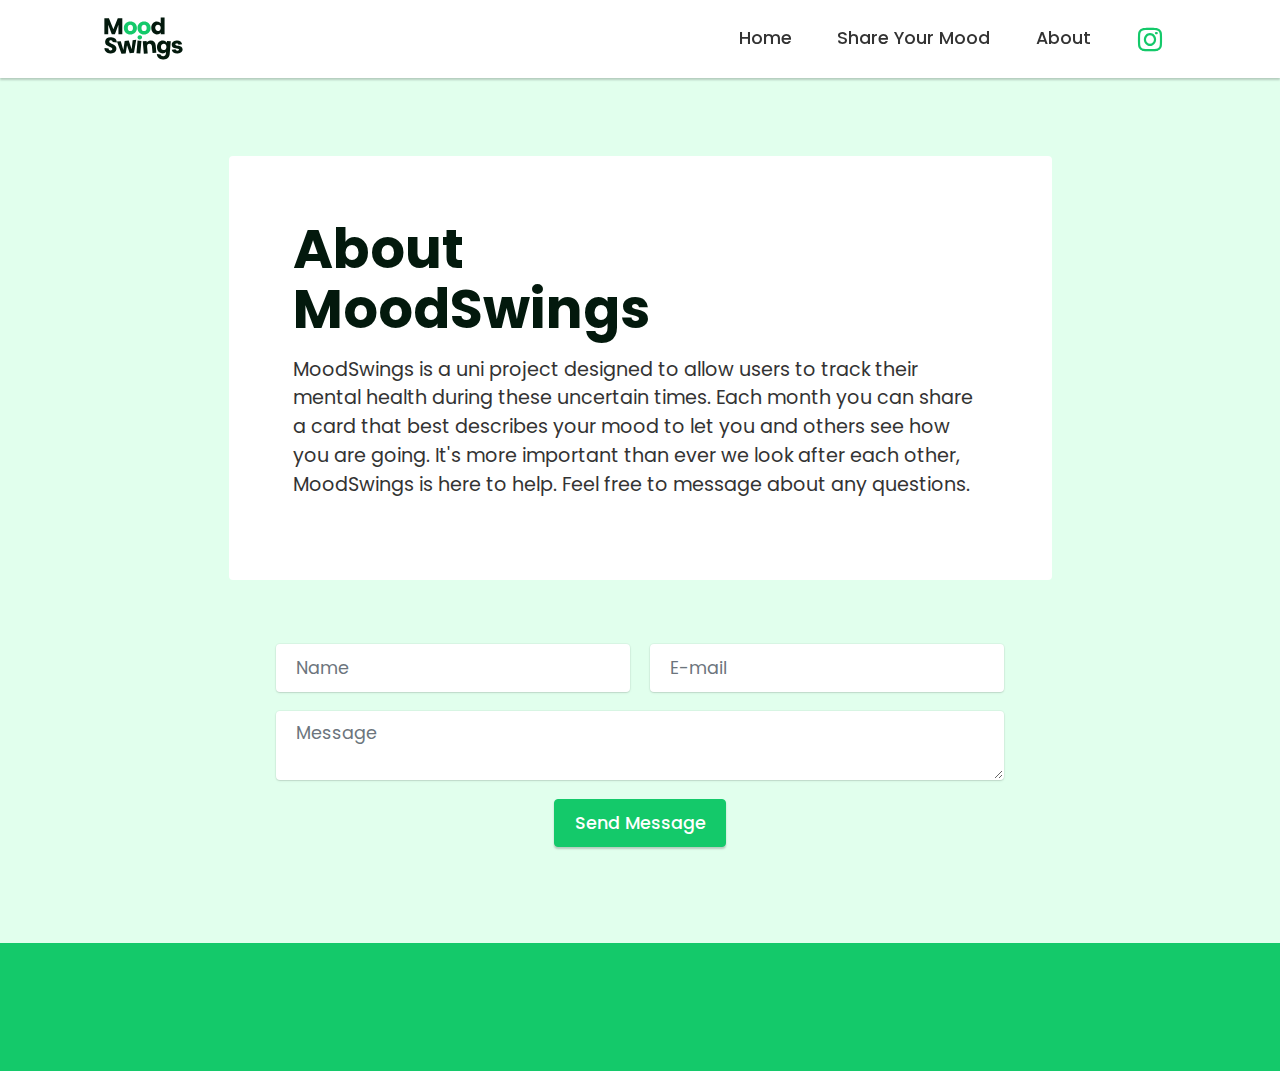
==== commit 107180d7: "create github pages" ====
--- a/page1.html
+++ b/page1.html
@@ -70,7 +70,7 @@
 
 </section>
 
-<section class="engine"><a href="https://mobirise.info/i">free website creation software</a></section><section class="header8 cid-sbe5Gjc7yD" id="header8-b">
+<section class="engine"><a href="https://mobirise.info/e">make your own website</a></section><section class="header8 cid-sbe5Gjc7yD" id="header8-b">
 
     
 
@@ -99,7 +99,7 @@
         
         <div class="row">
             <div class="col-lg-8 mx-auto mbr-form" data-form-type="formoid">
-                <form action="https://mobirise.eu/" method="POST" class="mbr-form form-with-styler" data-form-title="Form Name"><input type="hidden" name="email" data-form-email="true" value="DV+DM/900Dv2YtsGI6gDd/cDj7/XqKUf1AkDTmFe9pgpC4Oi/XLOkKLm9Y2JncvmR2G8J8VJ+rY3zCbp/amhI10eNF9364NokOtYOL/JDGm6K2JJR5pKn8FDzZHEk1qU">
+                <form action="https://mobirise.eu/" method="POST" class="mbr-form form-with-styler" data-form-title="Form Name"><input type="hidden" name="email" data-form-email="true" value="NeLY7N0XO774Gd1FXbpRNCJ4OfivyN6oU/7eUZwFKDN5PBx9OVNuFgpjcxfaDo8I1R1PYMEi7V4h/Ks4MZ/TXVD+UFYiwj058L740EfMYSSPr0XoKlL6v1OPRnao8PVm">
                     <div class="row">
                         <div hidden="hidden" data-form-alert="" class="alert alert-success col-12">Thanks for your message.</div>
                         <div hidden="hidden" data-form-alert-danger="" class="alert alert-danger col-12">Oops...! some problem!</div>
--- a/assets/mobirise/css/mbr-additional.css
+++ b/assets/mobirise/css/mbr-additional.css
@@ -9,11 +9,11 @@
 }
 .display-1 {
   font-family: 'Poppins', sans-serif;
-  font-size: 3rem;
+  font-size: 3.4rem;
   line-height: 1.1;
 }
 .display-1 > .mbr-iconfont {
-  font-size: 4.8rem;
+  font-size: 5.44rem;
 }
 .display-2 {
   font-family: 'Poppins', sans-serif;
@@ -54,14 +54,14 @@
 /* 0.65 - min scale variable, may vary */
 @media (max-width: 992px) {
   .display-1 {
-    font-size: 2.4rem;
+    font-size: 2.72rem;
   }
 }
 @media (max-width: 768px) {
   .display-1 {
-    font-size: 2.1rem;
-    font-size: calc( 1.7rem + (3 - 1.7) * ((100vw - 20rem) / (48 - 20)));
-    line-height: calc( 1.1 * (1.7rem + (3 - 1.7) * ((100vw - 20rem) / (48 - 20))));
+    font-size: 2.38rem;
+    font-size: calc( 1.8399999999999999rem + (3.4 - 1.8399999999999999) * ((100vw - 20rem) / (48 - 20)));
+    line-height: calc( 1.1 * (1.8399999999999999rem + (3.4 - 1.8399999999999999) * ((100vw - 20rem) / (48 - 20))));
   }
   .display-2 {
     font-size: 1.76rem;
--- a/assets/mobirise/css/mbr-additional.css
+++ b/assets/mobirise/css/mbr-additional.css
@@ -9,11 +9,11 @@
 }
 .display-1 {
   font-family: 'Poppins', sans-serif;
-  font-size: 3rem;
+  font-size: 3.4rem;
   line-height: 1.1;
 }
 .display-1 > .mbr-iconfont {
-  font-size: 4.8rem;
+  font-size: 5.44rem;
 }
 .display-2 {
   font-family: 'Poppins', sans-serif;
@@ -54,14 +54,14 @@
 /* 0.65 - min scale variable, may vary */
 @media (max-width: 992px) {
   .display-1 {
-    font-size: 2.4rem;
+    font-size: 2.72rem;
   }
 }
 @media (max-width: 768px) {
   .display-1 {
-    font-size: 2.1rem;
-    font-size: calc( 1.7rem + (3 - 1.7) * ((100vw - 20rem) / (48 - 20)));
-    line-height: calc( 1.1 * (1.7rem + (3 - 1.7) * ((100vw - 20rem) / (48 - 20))));
+    font-size: 2.38rem;
+    font-size: calc( 1.8399999999999999rem + (3.4 - 1.8399999999999999) * ((100vw - 20rem) / (48 - 20)));
+    line-height: calc( 1.1 * (1.8399999999999999rem + (3.4 - 1.8399999999999999) * ((100vw - 20rem) / (48 - 20))));
   }
   .display-2 {
     font-size: 1.76rem;
